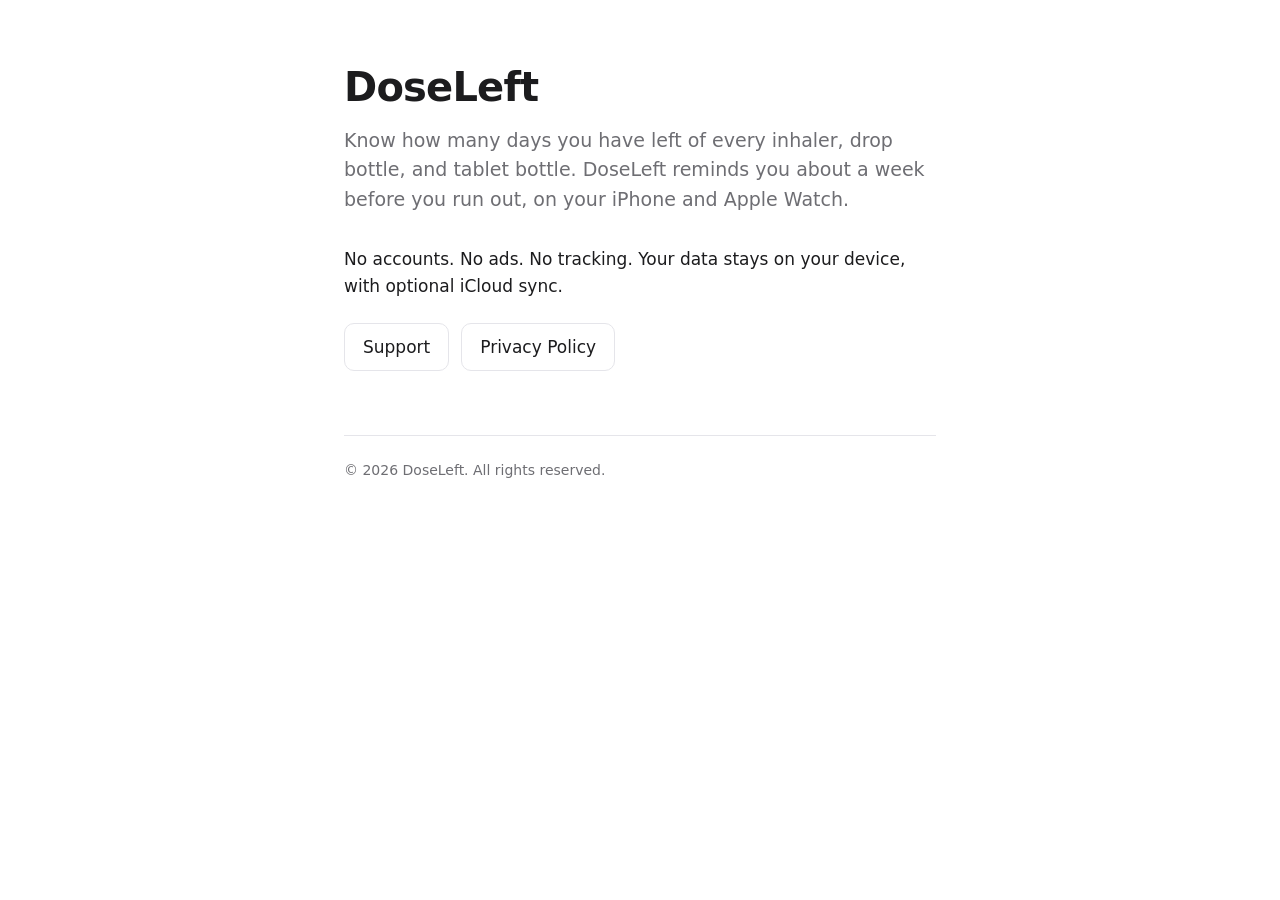
==== index.html @ b6917024 "Add support and privacy pages for GitHub Pages Initial gh-pages branch with a minimal landing index," ====
<!doctype html>
<html lang="en">
<head>
<meta charset="utf-8">
<meta name="viewport" content="width=device-width, initial-scale=1">
<title>DoseLeft</title>
<meta name="description" content="DoseLeft tracks how many days remain in every inhaler, drop bottle, and tablet bottle, and reminds you a week before you run out.">
<style>
  :root {
    color-scheme: light dark;
    --bg: #ffffff;
    --fg: #1c1c1e;
    --muted: #6e6e73;
    --accent: #0a84ff;
    --border: #e5e5ea;
  }
  @media (prefers-color-scheme: dark) {
    :root {
      --bg: #000000;
      --fg: #f2f2f7;
      --muted: #98989d;
      --accent: #0a84ff;
      --border: #1c1c1e;
    }
  }
  * { box-sizing: border-box; }
  html, body { margin: 0; padding: 0; }
  body {
    background: var(--bg);
    color: var(--fg);
    font: 17px/1.55 -apple-system, BlinkMacSystemFont, "Segoe UI", Roboto, system-ui, sans-serif;
    -webkit-font-smoothing: antialiased;
  }
  main {
    max-width: 640px;
    margin: 0 auto;
    padding: 64px 24px 96px;
  }
  h1 {
    font-size: 40px;
    line-height: 1.15;
    letter-spacing: -0.02em;
    margin: 0 0 16px;
  }
  p { margin: 0 0 16px; }
  .tagline { font-size: 19px; color: var(--muted); margin-bottom: 32px; }
  .links { display: flex; flex-wrap: wrap; gap: 12px; margin-top: 24px; }
  .links a {
    display: inline-block;
    padding: 10px 18px;
    border: 1px solid var(--border);
    border-radius: 10px;
    color: var(--fg);
    text-decoration: none;
    font-weight: 500;
  }
  .links a:hover { border-color: var(--accent); color: var(--accent); }
  footer {
    margin-top: 64px;
    padding-top: 24px;
    border-top: 1px solid var(--border);
    color: var(--muted);
    font-size: 14px;
  }
  a { color: var(--accent); }
</style>
</head>
<body>
<main>
  <h1>DoseLeft</h1>
  <p class="tagline">Know how many days you have left of every inhaler, drop bottle, and tablet bottle. DoseLeft reminds you about a week before you run out, on your iPhone and Apple Watch.</p>
  <p>No accounts. No ads. No tracking. Your data stays on your device, with optional iCloud sync.</p>
  <div class="links">
    <a href="support.html">Support</a>
    <a href="privacy.html">Privacy Policy</a>
  </div>
  <footer>
    &copy; 2026 DoseLeft. All rights reserved.
  </footer>
</main>
</body>
</html>
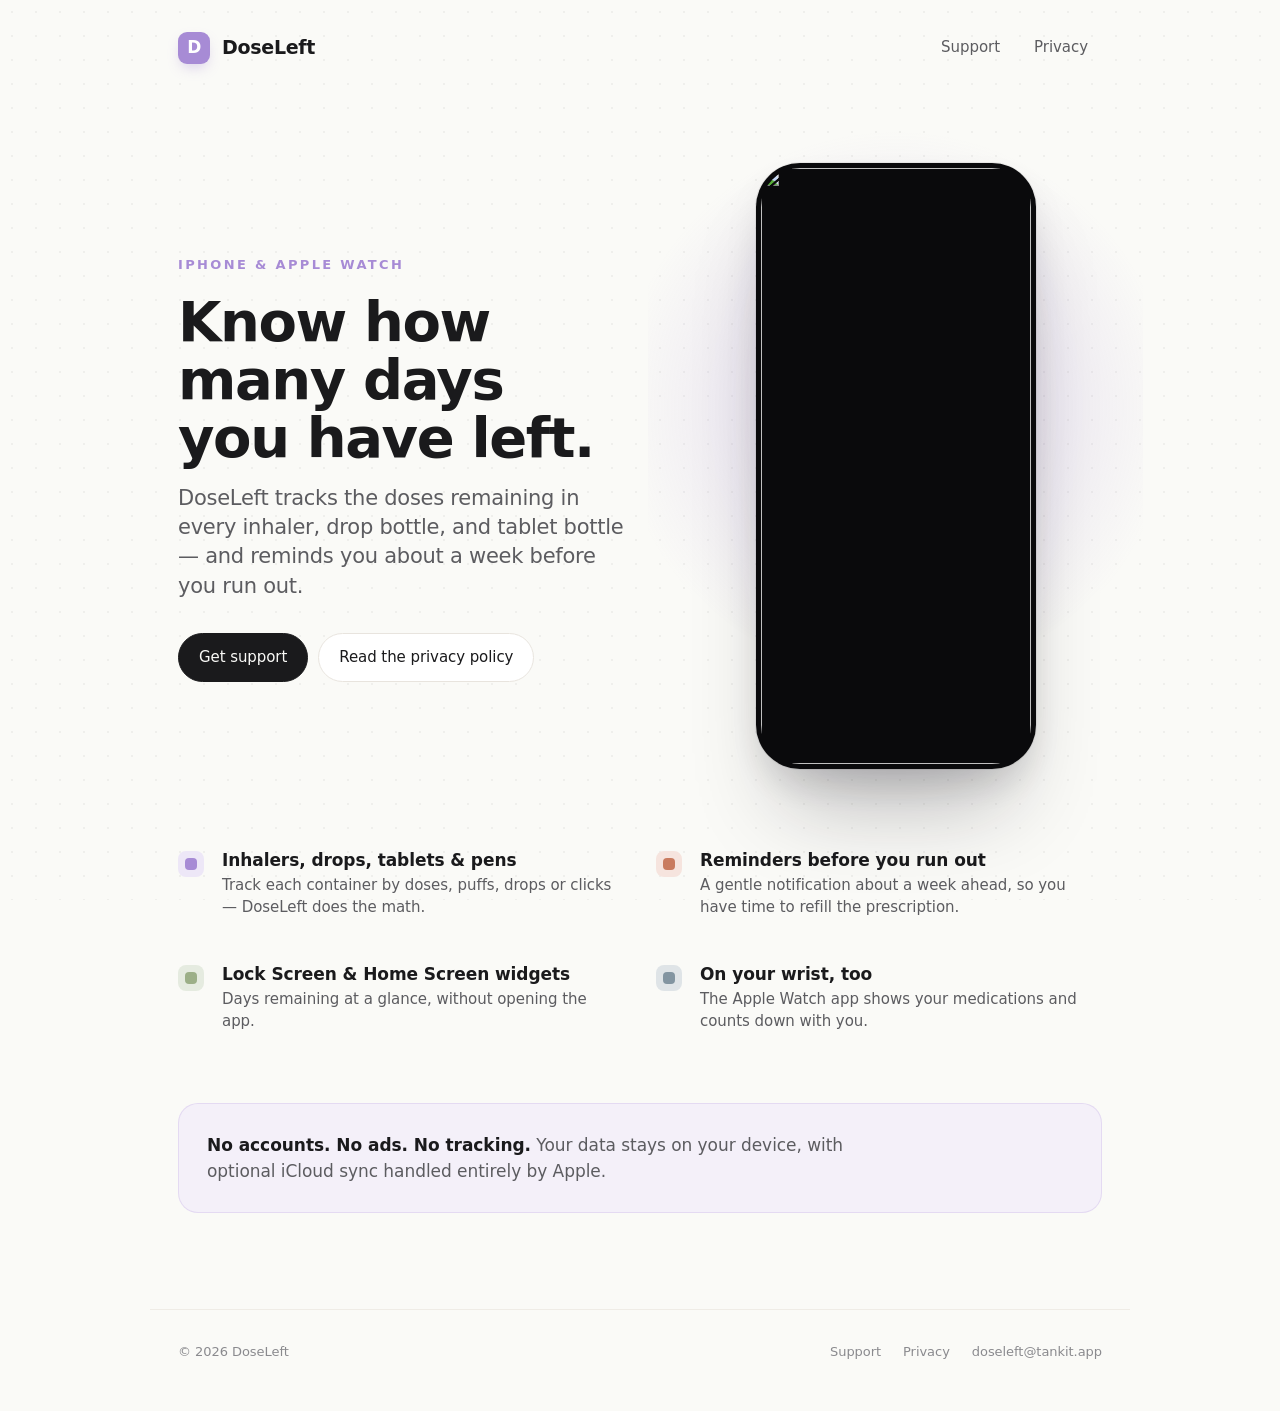
==== commit 3e836d24: "Redesign site with shared stylesheet and updated layout Co-Authored-By: Claude Opus 4.7 <noreply@ant" ====
--- a/index.html
+++ b/index.html
@@ -3,80 +3,86 @@
 <head>
 <meta charset="utf-8">
 <meta name="viewport" content="width=device-width, initial-scale=1">
-<title>DoseLeft</title>
-<meta name="description" content="DoseLeft tracks how many days remain in every inhaler, drop bottle, and tablet bottle, and reminds you a week before you run out.">
-<style>
-  :root {
-    color-scheme: light dark;
-    --bg: #ffffff;
-    --fg: #1c1c1e;
-    --muted: #6e6e73;
-    --accent: #0a84ff;
-    --border: #e5e5ea;
-  }
-  @media (prefers-color-scheme: dark) {
-    :root {
-      --bg: #000000;
-      --fg: #f2f2f7;
-      --muted: #98989d;
-      --accent: #0a84ff;
-      --border: #1c1c1e;
-    }
-  }
-  * { box-sizing: border-box; }
-  html, body { margin: 0; padding: 0; }
-  body {
-    background: var(--bg);
-    color: var(--fg);
-    font: 17px/1.55 -apple-system, BlinkMacSystemFont, "Segoe UI", Roboto, system-ui, sans-serif;
-    -webkit-font-smoothing: antialiased;
-  }
-  main {
-    max-width: 640px;
-    margin: 0 auto;
-    padding: 64px 24px 96px;
-  }
-  h1 {
-    font-size: 40px;
-    line-height: 1.15;
-    letter-spacing: -0.02em;
-    margin: 0 0 16px;
-  }
-  p { margin: 0 0 16px; }
-  .tagline { font-size: 19px; color: var(--muted); margin-bottom: 32px; }
-  .links { display: flex; flex-wrap: wrap; gap: 12px; margin-top: 24px; }
-  .links a {
-    display: inline-block;
-    padding: 10px 18px;
-    border: 1px solid var(--border);
-    border-radius: 10px;
-    color: var(--fg);
-    text-decoration: none;
-    font-weight: 500;
-  }
-  .links a:hover { border-color: var(--accent); color: var(--accent); }
-  footer {
-    margin-top: 64px;
-    padding-top: 24px;
-    border-top: 1px solid var(--border);
-    color: var(--muted);
-    font-size: 14px;
-  }
-  a { color: var(--accent); }
-</style>
+<title>DoseLeft — know how many days you have left</title>
+<meta name="description" content="DoseLeft tracks how many days remain in every inhaler, drop bottle, and tablet bottle, and reminds you about a week before you run out. iPhone and Apple Watch.">
+<meta name="theme-color" content="#FAFAF7" media="(prefers-color-scheme: light)">
+<meta name="theme-color" content="#15131A" media="(prefers-color-scheme: dark)">
+<link rel="stylesheet" href="styles.css">
 </head>
 <body>
-<main>
-  <h1>DoseLeft</h1>
-  <p class="tagline">Know how many days you have left of every inhaler, drop bottle, and tablet bottle. DoseLeft reminds you about a week before you run out, on your iPhone and Apple Watch.</p>
-  <p>No accounts. No ads. No tracking. Your data stays on your device, with optional iCloud sync.</p>
-  <div class="links">
+
+<header class="site-header">
+  <a href="index.html" class="wordmark">
+    <span class="mark">D</span>
+    <span>DoseLeft</span>
+  </a>
+  <nav>
     <a href="support.html">Support</a>
-    <a href="privacy.html">Privacy Policy</a>
-  </div>
-  <footer>
-    &copy; 2026 DoseLeft. All rights reserved.
-  </footer>
+    <a href="privacy.html">Privacy</a>
+  </nav>
+</header>
+
+<main class="wide">
+  <section class="hero">
+    <div class="hero-copy">
+      <p class="eyebrow">iPhone &amp; Apple Watch</p>
+      <h1>Know how many days you have&nbsp;left.</h1>
+      <p class="lede">DoseLeft tracks the doses remaining in every inhaler, drop bottle, and tablet bottle — and reminds you about a week before you run out.</p>
+      <div class="links">
+        <a href="support.html" class="primary">Get support</a>
+        <a href="privacy.html">Read the privacy policy</a>
+      </div>
+    </div>
+    <div class="hero-art">
+      <div class="phone" role="img" aria-label="DoseLeft Medications screen showing three medications with days remaining">
+        <img src="../screens/01-medications.png" alt="">
+      </div>
+    </div>
+  </section>
+
+  <section class="features">
+    <div class="feature">
+      <div class="dot" aria-hidden="true"></div>
+      <div>
+        <h3>Inhalers, drops, tablets &amp; pens</h3>
+        <p>Track each container by doses, puffs, drops or clicks — DoseLeft does the math.</p>
+      </div>
+    </div>
+    <div class="feature terracotta">
+      <div class="dot" aria-hidden="true"></div>
+      <div>
+        <h3>Reminders before you run out</h3>
+        <p>A gentle notification about a week ahead, so you have time to refill the prescription.</p>
+      </div>
+    </div>
+    <div class="feature sage">
+      <div class="dot" aria-hidden="true"></div>
+      <div>
+        <h3>Lock Screen &amp; Home Screen widgets</h3>
+        <p>Days remaining at a glance, without opening the app.</p>
+      </div>
+    </div>
+    <div class="feature slate">
+      <div class="dot" aria-hidden="true"></div>
+      <div>
+        <h3>On your wrist, too</h3>
+        <p>The Apple Watch app shows your medications and counts down with you.</p>
+      </div>
+    </div>
+  </section>
+
+  <section class="cta">
+    <p><strong>No accounts. No ads. No tracking.</strong> Your data stays on your device, with optional iCloud sync handled entirely by Apple.</p>
+  </section>
 </main>
+
+<footer class="site-footer">
+  <span>© 2026 DoseLeft</span>
+  <span class="spacer"></span>
+  <a href="support.html">Support</a>
+  <a href="privacy.html">Privacy</a>
+  <a href="mailto:doseleft@tankit.app">doseleft@tankit.app</a>
+</footer>
+
 </body>
 </html>
--- a/styles.css
+++ b/styles.css
@@ -0,0 +1,395 @@
+/* DoseLeft site — shared styles
+   Aligned with the App Store screenshots: warm off-white, lavender accent,
+   SF Pro, subtle dotted texture. No gradients, no medical iconography. */
+
+:root {
+  /* Palette ported from DoseCore/DesignSystem/DLAccent.swift */
+  --bg:         #FAFAF7;
+  --bg-tint:    #F4F0F9;   /* lavender 10% over bg */
+  --surface:    #FFFFFF;
+  --ink:        #1A1A1C;
+  --ink-2:      #5C5C60;
+  --ink-3:      #8A8A8E;
+  --border:     #E8E4DE;
+  --border-2:   #EFECE6;
+
+  --lavender:   #A78BD5;
+  --lavender-soft: #C9B6F0;
+  --terracotta: #C97B5F;
+  --sage:       #9CAF88;
+  --slate:      #8395A1;
+  --dusty-rose: #C49191;
+
+  --accent:     var(--lavender);
+
+  color-scheme: light;
+}
+
+@media (prefers-color-scheme: dark) {
+  :root {
+    --bg:       #15131A;
+    --bg-tint:  #1B1825;
+    --surface:  #1F1C28;
+    --ink:      #F2F0EC;
+    --ink-2:    #B4B0BC;
+    --ink-3:    #7E7A88;
+    --border:   #2A2632;
+    --border-2: #221F2A;
+    --lavender-soft: #C9B6F0;
+    color-scheme: dark;
+  }
+}
+
+* { box-sizing: border-box; }
+html, body { margin: 0; padding: 0; }
+
+body {
+  background: var(--bg);
+  color: var(--ink);
+  font-family: -apple-system, BlinkMacSystemFont, "SF Pro Text", "Segoe UI", Roboto, system-ui, sans-serif;
+  font-size: 17px;
+  line-height: 1.55;
+  letter-spacing: -0.003em;
+  -webkit-font-smoothing: antialiased;
+  -moz-osx-font-smoothing: grayscale;
+  text-rendering: optimizeLegibility;
+}
+
+/* ─── Dot texture overlay (matches the marketing slides) ─── */
+body::before {
+  content: "";
+  position: fixed;
+  inset: 0;
+  pointer-events: none;
+  background-image: radial-gradient(rgba(0,0,0,0.045) 1px, transparent 1px);
+  background-size: 24px 24px;
+  z-index: 0;
+}
+@media (prefers-color-scheme: dark) {
+  body::before {
+    background-image: radial-gradient(rgba(255,255,255,0.05) 1px, transparent 1px);
+  }
+}
+
+main, .site-header, .site-footer { position: relative; z-index: 1; }
+
+a { color: var(--accent); text-decoration: none; }
+a:hover { text-decoration: underline; text-underline-offset: 3px; }
+
+/* ─── Top bar with wordmark ─── */
+.site-header {
+  max-width: 980px;
+  margin: 0 auto;
+  padding: 28px 28px 0;
+  display: flex;
+  align-items: center;
+  justify-content: space-between;
+  gap: 16px;
+}
+.wordmark {
+  display: inline-flex;
+  align-items: center;
+  gap: 12px;
+  font-family: -apple-system, "SF Pro Display", system-ui, sans-serif;
+  font-weight: 700;
+  font-size: 19px;
+  letter-spacing: -0.015em;
+  color: var(--ink);
+}
+.wordmark:hover { text-decoration: none; color: var(--ink); }
+.wordmark .mark {
+  width: 32px; height: 32px;
+  border-radius: 9px;
+  background: var(--lavender);
+  display: grid; place-items: center;
+  color: white;
+  font-weight: 700;
+  font-size: 17px;
+  letter-spacing: -0.04em;
+  box-shadow: 0 6px 14px -4px rgba(167,139,213,0.45);
+}
+.site-header nav {
+  display: flex;
+  gap: 6px;
+}
+.site-header nav a {
+  color: var(--ink-2);
+  font-weight: 500;
+  font-size: 15px;
+  padding: 8px 14px;
+  border-radius: 999px;
+  transition: background 120ms ease, color 120ms ease;
+}
+.site-header nav a:hover {
+  background: var(--bg-tint);
+  color: var(--ink);
+  text-decoration: none;
+}
+.site-header nav a[aria-current="page"] {
+  background: var(--bg-tint);
+  color: var(--ink);
+}
+
+/* ─── Main column ─── */
+main {
+  max-width: 720px;
+  margin: 0 auto;
+  padding: 48px 28px 96px;
+}
+main.wide { max-width: 980px; padding-top: 32px; }
+
+/* ─── Typography ─── */
+.eyebrow {
+  display: inline-block;
+  font-family: -apple-system, "SF Pro Text", system-ui, sans-serif;
+  font-weight: 600;
+  font-size: 13px;
+  letter-spacing: 0.18em;
+  text-transform: uppercase;
+  color: var(--lavender);
+  margin: 0 0 18px;
+}
+
+h1 {
+  font-family: -apple-system, "SF Pro Display", system-ui, sans-serif;
+  font-weight: 700;
+  font-size: clamp(36px, 5.4vw, 56px);
+  line-height: 1.04;
+  letter-spacing: -0.025em;
+  margin: 0 0 16px;
+  text-wrap: balance;
+}
+h2 {
+  font-family: -apple-system, "SF Pro Display", system-ui, sans-serif;
+  font-weight: 600;
+  font-size: 24px;
+  line-height: 1.2;
+  letter-spacing: -0.015em;
+  margin: 44px 0 12px;
+  text-wrap: balance;
+}
+h3 {
+  font-family: -apple-system, "SF Pro Text", system-ui, sans-serif;
+  font-weight: 600;
+  font-size: 17px;
+  letter-spacing: -0.005em;
+  margin: 24px 0 6px;
+  color: var(--ink);
+}
+p, li { margin: 0 0 12px; }
+ul { padding-left: 22px; }
+li::marker { color: var(--ink-3); }
+
+p.lede {
+  font-family: -apple-system, "SF Pro Display", system-ui, sans-serif;
+  font-size: 21px;
+  line-height: 1.4;
+  letter-spacing: -0.012em;
+  color: var(--ink-2);
+  margin: 0 0 32px;
+  text-wrap: pretty;
+}
+
+/* ─── Cards / callouts ─── */
+.card {
+  background: var(--surface);
+  border: 1px solid var(--border);
+  border-radius: 16px;
+  padding: 22px 24px;
+  margin: 16px 0;
+}
+.card.tint {
+  background: var(--bg-tint);
+  border-color: color-mix(in oklab, var(--lavender) 22%, transparent);
+}
+.card strong { color: var(--ink); }
+
+.note {
+  border-left: 3px solid var(--lavender);
+  background: var(--bg-tint);
+  border-radius: 0 12px 12px 0;
+  padding: 14px 18px;
+  margin: 32px 0 0;
+  color: var(--ink-2);
+}
+.note strong { color: var(--ink); }
+
+/* ─── Effective date / small meta ─── */
+.meta {
+  color: var(--ink-3);
+  font-size: 14px;
+  margin: 0 0 28px;
+}
+
+/* ─── Pill buttons for the home hero ─── */
+.links {
+  display: flex;
+  flex-wrap: wrap;
+  gap: 10px;
+  margin-top: 28px;
+}
+.links a {
+  display: inline-flex;
+  align-items: center;
+  gap: 6px;
+  padding: 12px 20px;
+  border-radius: 999px;
+  font-weight: 500;
+  font-size: 15px;
+  letter-spacing: -0.005em;
+  border: 1px solid var(--border);
+  background: var(--surface);
+  color: var(--ink);
+  transition: border-color 140ms ease, color 140ms ease, transform 140ms ease;
+}
+.links a:hover {
+  text-decoration: none;
+  border-color: var(--lavender);
+  color: var(--lavender);
+}
+.links a.primary {
+  background: var(--ink);
+  border-color: var(--ink);
+  color: var(--bg);
+}
+.links a.primary:hover {
+  background: var(--lavender);
+  border-color: var(--lavender);
+  color: white;
+}
+@media (prefers-color-scheme: dark) {
+  .links a.primary { color: #15131A; }
+}
+
+/* ─── Home hero layout ─── */
+.hero {
+  display: grid;
+  grid-template-columns: 1.05fr 0.95fr;
+  gap: 56px;
+  align-items: center;
+  padding: 64px 0 24px;
+}
+.hero-copy { min-width: 0; }
+.hero-art {
+  position: relative;
+  display: flex;
+  justify-content: center;
+}
+.hero-art::after {
+  /* soft lavender halo behind the phone */
+  content: "";
+  position: absolute;
+  inset: -10% -10% -2% -10%;
+  background: radial-gradient(circle at 50% 45%,
+    color-mix(in oklab, var(--lavender) 32%, transparent) 0%,
+    transparent 62%);
+  z-index: -1;
+  pointer-events: none;
+}
+
+/* ─── Phone frame for hero ─── */
+.phone {
+  width: 280px;
+  aspect-ratio: 1284 / 2778;
+  border-radius: 44px;
+  background: #0a0a0c;
+  padding: 5px;
+  box-shadow:
+    0 60px 90px -30px rgba(20,15,30,0.30),
+    0 20px 40px -10px rgba(20,15,30,0.15),
+    0 0 0 1px rgba(0,0,0,0.06);
+  overflow: hidden;
+  flex-shrink: 0;
+}
+.phone img {
+  width: 100%; height: 100%;
+  display: block;
+  border-radius: 39px;
+  object-fit: cover;
+  object-position: top;
+}
+
+/* ─── Feature row (small icon dot + headline + sub) ─── */
+.features {
+  display: grid;
+  grid-template-columns: repeat(2, minmax(0, 1fr));
+  gap: 14px 32px;
+  margin: 40px 0 0;
+}
+.feature {
+  display: grid;
+  grid-template-columns: 32px 1fr;
+  gap: 12px;
+  padding: 14px 0;
+}
+.feature .dot {
+  width: 26px; height: 26px;
+  border-radius: 8px;
+  margin-top: 4px;
+  background: color-mix(in oklab, var(--lavender) 20%, var(--surface));
+  position: relative;
+}
+.feature .dot::after {
+  content: "";
+  position: absolute;
+  inset: 7px;
+  border-radius: 4px;
+  background: var(--lavender);
+}
+.feature.terracotta .dot { background: color-mix(in oklab, var(--terracotta) 20%, var(--surface)); }
+.feature.terracotta .dot::after { background: var(--terracotta); }
+.feature.sage .dot { background: color-mix(in oklab, var(--sage) 25%, var(--surface)); }
+.feature.sage .dot::after { background: var(--sage); }
+.feature.slate .dot { background: color-mix(in oklab, var(--slate) 25%, var(--surface)); }
+.feature.slate .dot::after { background: var(--slate); }
+.feature h3 { margin: 0 0 2px; }
+.feature p { margin: 0; color: var(--ink-2); font-size: 15px; line-height: 1.45; }
+
+/* ─── Bottom CTA block on home ─── */
+.cta {
+  margin: 56px 0 0;
+  padding: 28px 28px;
+  background: var(--bg-tint);
+  border: 1px solid color-mix(in oklab, var(--lavender) 22%, transparent);
+  border-radius: 20px;
+  display: flex;
+  align-items: center;
+  justify-content: space-between;
+  gap: 20px;
+  flex-wrap: wrap;
+}
+.cta p { margin: 0; max-width: 60ch; color: var(--ink-2); }
+.cta strong { color: var(--ink); }
+
+/* ─── Footer ─── */
+.site-footer {
+  max-width: 980px;
+  margin: 0 auto;
+  padding: 32px 28px 48px;
+  border-top: 1px solid var(--border-2);
+  display: flex;
+  flex-wrap: wrap;
+  gap: 8px 22px;
+  color: var(--ink-3);
+  font-size: 13px;
+}
+.site-footer a { color: var(--ink-3); }
+.site-footer a:hover { color: var(--ink); text-decoration: none; }
+.site-footer .spacer { flex: 1; }
+
+/* ─── Responsive ─── */
+@media (max-width: 760px) {
+  .hero {
+    grid-template-columns: 1fr;
+    gap: 28px;
+    padding-top: 40px;
+  }
+  .hero-art { order: -1; }
+  .phone { width: 240px; }
+  .features { grid-template-columns: 1fr; gap: 6px; }
+  .cta { padding: 22px; }
+  .site-header { padding: 20px 20px 0; }
+  main { padding: 32px 20px 80px; }
+  .site-footer { padding: 24px 20px 40px; }
+  h2 { margin-top: 36px; }
+}
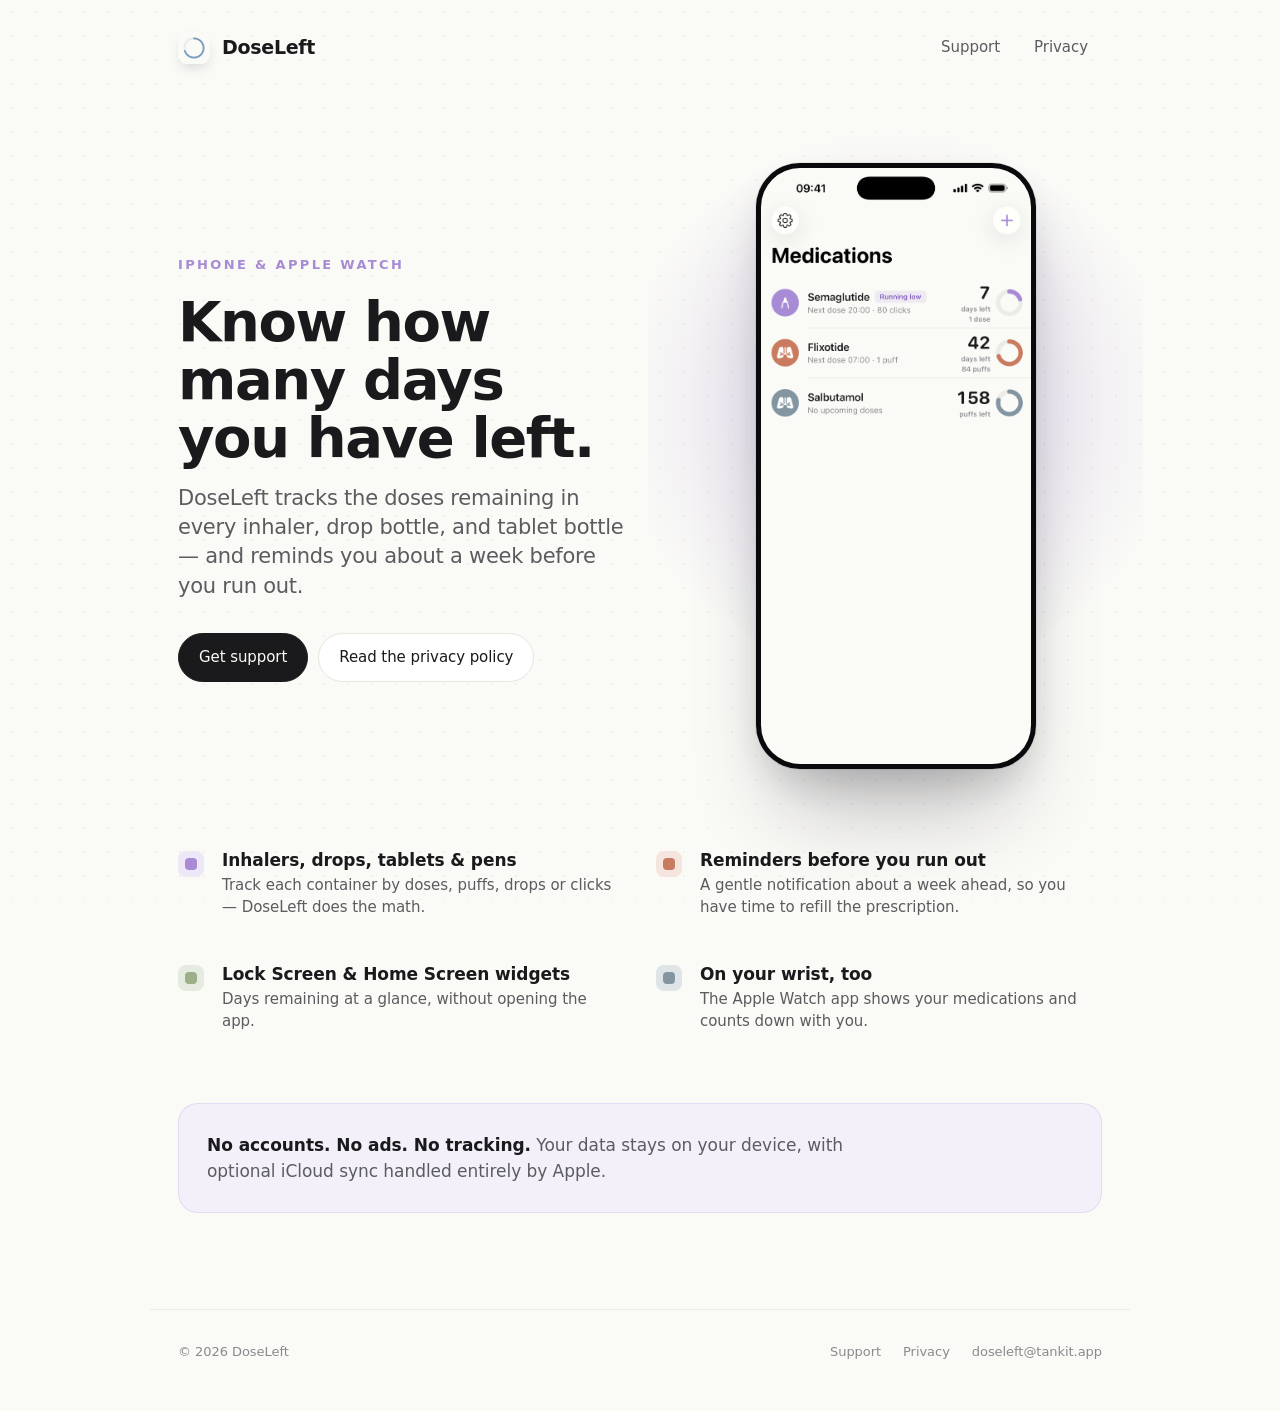
==== commit bb1a568b: "Add app icon and iPhone screenshot to mockup Replaces the placeholder "D" wordmark square with the r" ====
--- a/index.html
+++ b/index.html
@@ -8,12 +8,14 @@
 <meta name="theme-color" content="#FAFAF7" media="(prefers-color-scheme: light)">
 <meta name="theme-color" content="#15131A" media="(prefers-color-scheme: dark)">
 <link rel="stylesheet" href="styles.css">
+<link rel="icon" type="image/png" href="icon.png">
+<link rel="apple-touch-icon" href="icon.png">
 </head>
 <body>
 
 <header class="site-header">
   <a href="index.html" class="wordmark">
-    <span class="mark">D</span>
+    <img class="mark" src="icon.png" alt="">
     <span>DoseLeft</span>
   </a>
   <nav>
@@ -35,7 +37,7 @@
     </div>
     <div class="hero-art">
       <div class="phone" role="img" aria-label="DoseLeft Medications screen showing three medications with days remaining">
-        <img src="../screens/01-medications.png" alt="">
+        <img src="screen-medications.png" alt="">
       </div>
     </div>
   </section>
--- a/styles.css
+++ b/styles.css
@@ -100,13 +100,9 @@
 .wordmark .mark {
   width: 32px; height: 32px;
   border-radius: 9px;
-  background: var(--lavender);
-  display: grid; place-items: center;
-  color: white;
-  font-weight: 700;
-  font-size: 17px;
-  letter-spacing: -0.04em;
-  box-shadow: 0 6px 14px -4px rgba(167,139,213,0.45);
+  display: block;
+  object-fit: cover;
+  box-shadow: 0 6px 14px -4px rgba(20,15,30,0.18);
 }
 .site-header nav {
   display: flex;
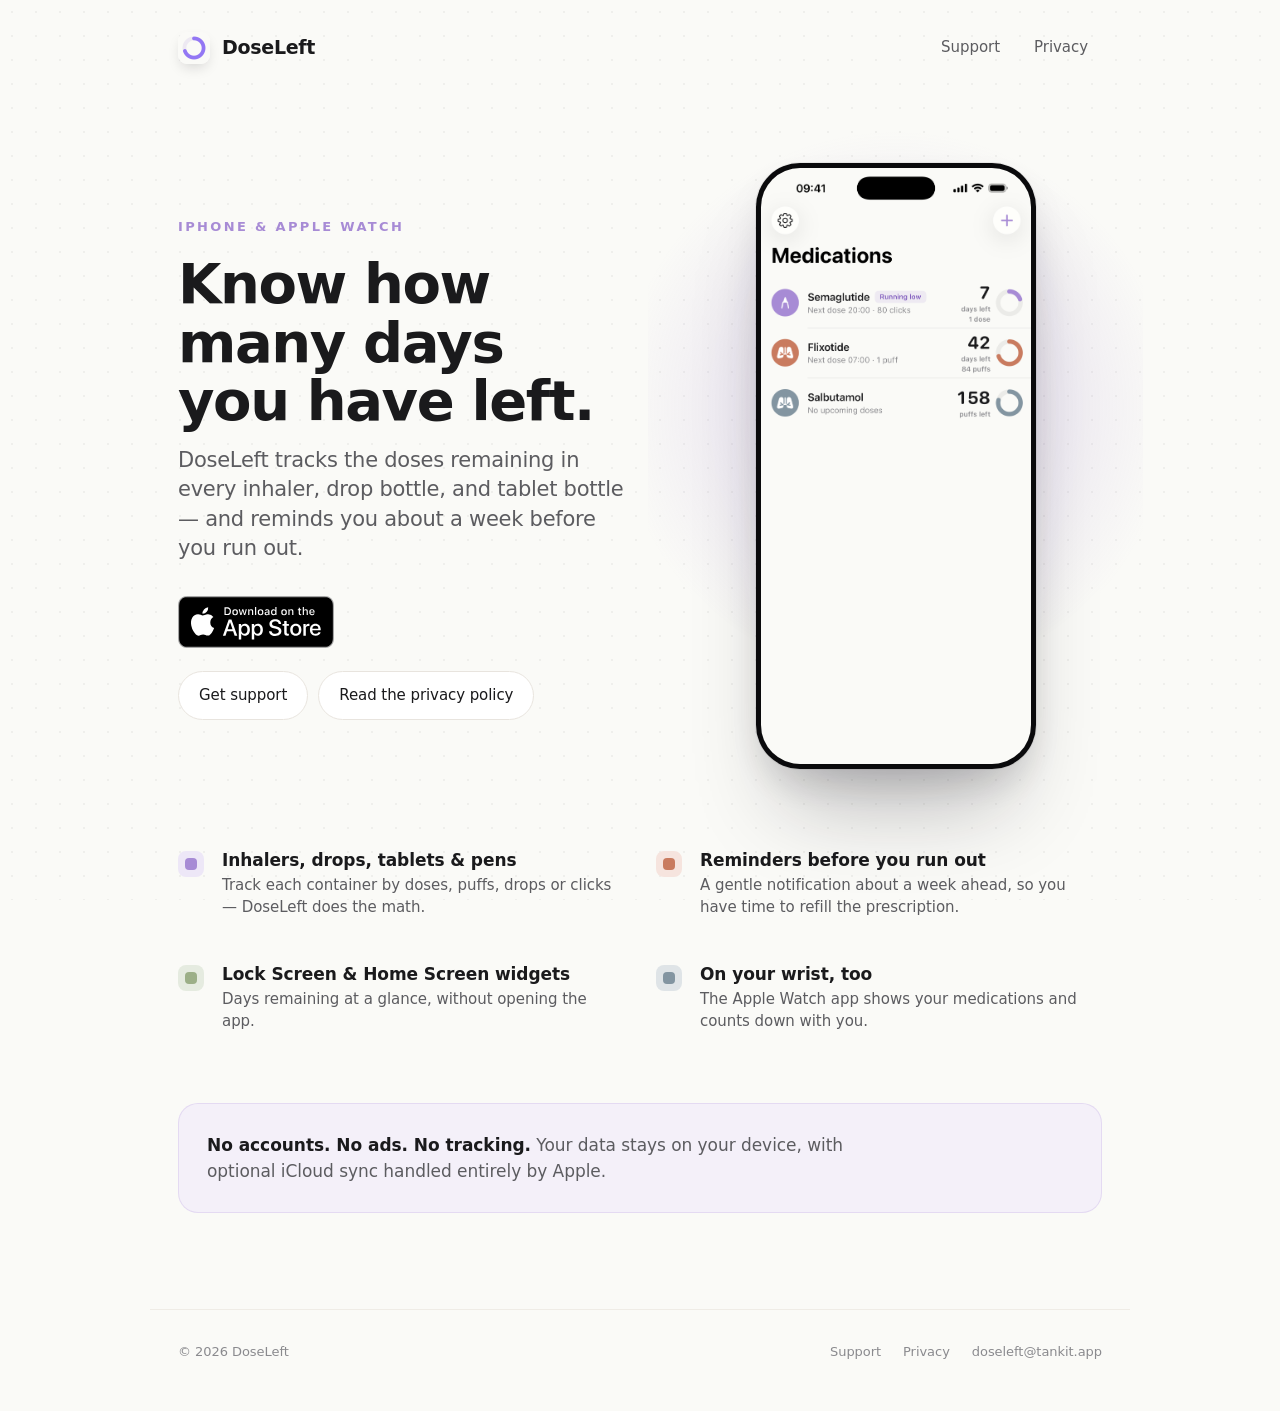
==== commit 9dc3297f: "Add Download on the App Store badge to home hero App is live. Adds Apple's official US-UK badge (sel" ====
--- a/index.html
+++ b/index.html
@@ -30,8 +30,13 @@
       <p class="eyebrow">iPhone &amp; Apple Watch</p>
       <h1>Know how many days you have&nbsp;left.</h1>
       <p class="lede">DoseLeft tracks the doses remaining in every inhaler, drop bottle, and tablet bottle — and reminds you about a week before you run out.</p>
+      <div class="store">
+        <a class="store-badge" href="https://apps.apple.com/br/app/doseleft/id6771363182?l=en-GB" aria-label="Download DoseLeft on the App Store">
+          <img src="app-store-badge.svg" alt="Download on the App Store" width="120" height="40">
+        </a>
+      </div>
       <div class="links">
-        <a href="support.html" class="primary">Get support</a>
+        <a href="support.html">Get support</a>
         <a href="privacy.html">Read the privacy policy</a>
       </div>
     </div>
--- a/styles.css
+++ b/styles.css
@@ -256,6 +256,30 @@
 @media (prefers-color-scheme: dark) {
   .links a.primary { color: #15131A; }
 }
+
+/* ─── Official App Store badge (primary hero action) ─── */
+.store { margin-top: 26px; }
+.store-badge {
+  display: inline-block;
+  border-radius: 9px;
+  transition: transform 140ms ease, opacity 140ms ease;
+}
+.store-badge:hover {
+  text-decoration: none;
+  transform: translateY(-1px);
+  opacity: 0.9;
+}
+.store-badge:focus-visible {
+  outline: 2px solid var(--lavender);
+  outline-offset: 3px;
+}
+.store-badge img {
+  height: 52px;
+  width: auto;
+  display: block;
+}
+/* Tighten the secondary text links when they follow the badge */
+.store + .links { margin-top: 16px; }
 
 /* ─── Home hero layout ─── */
 .hero {
